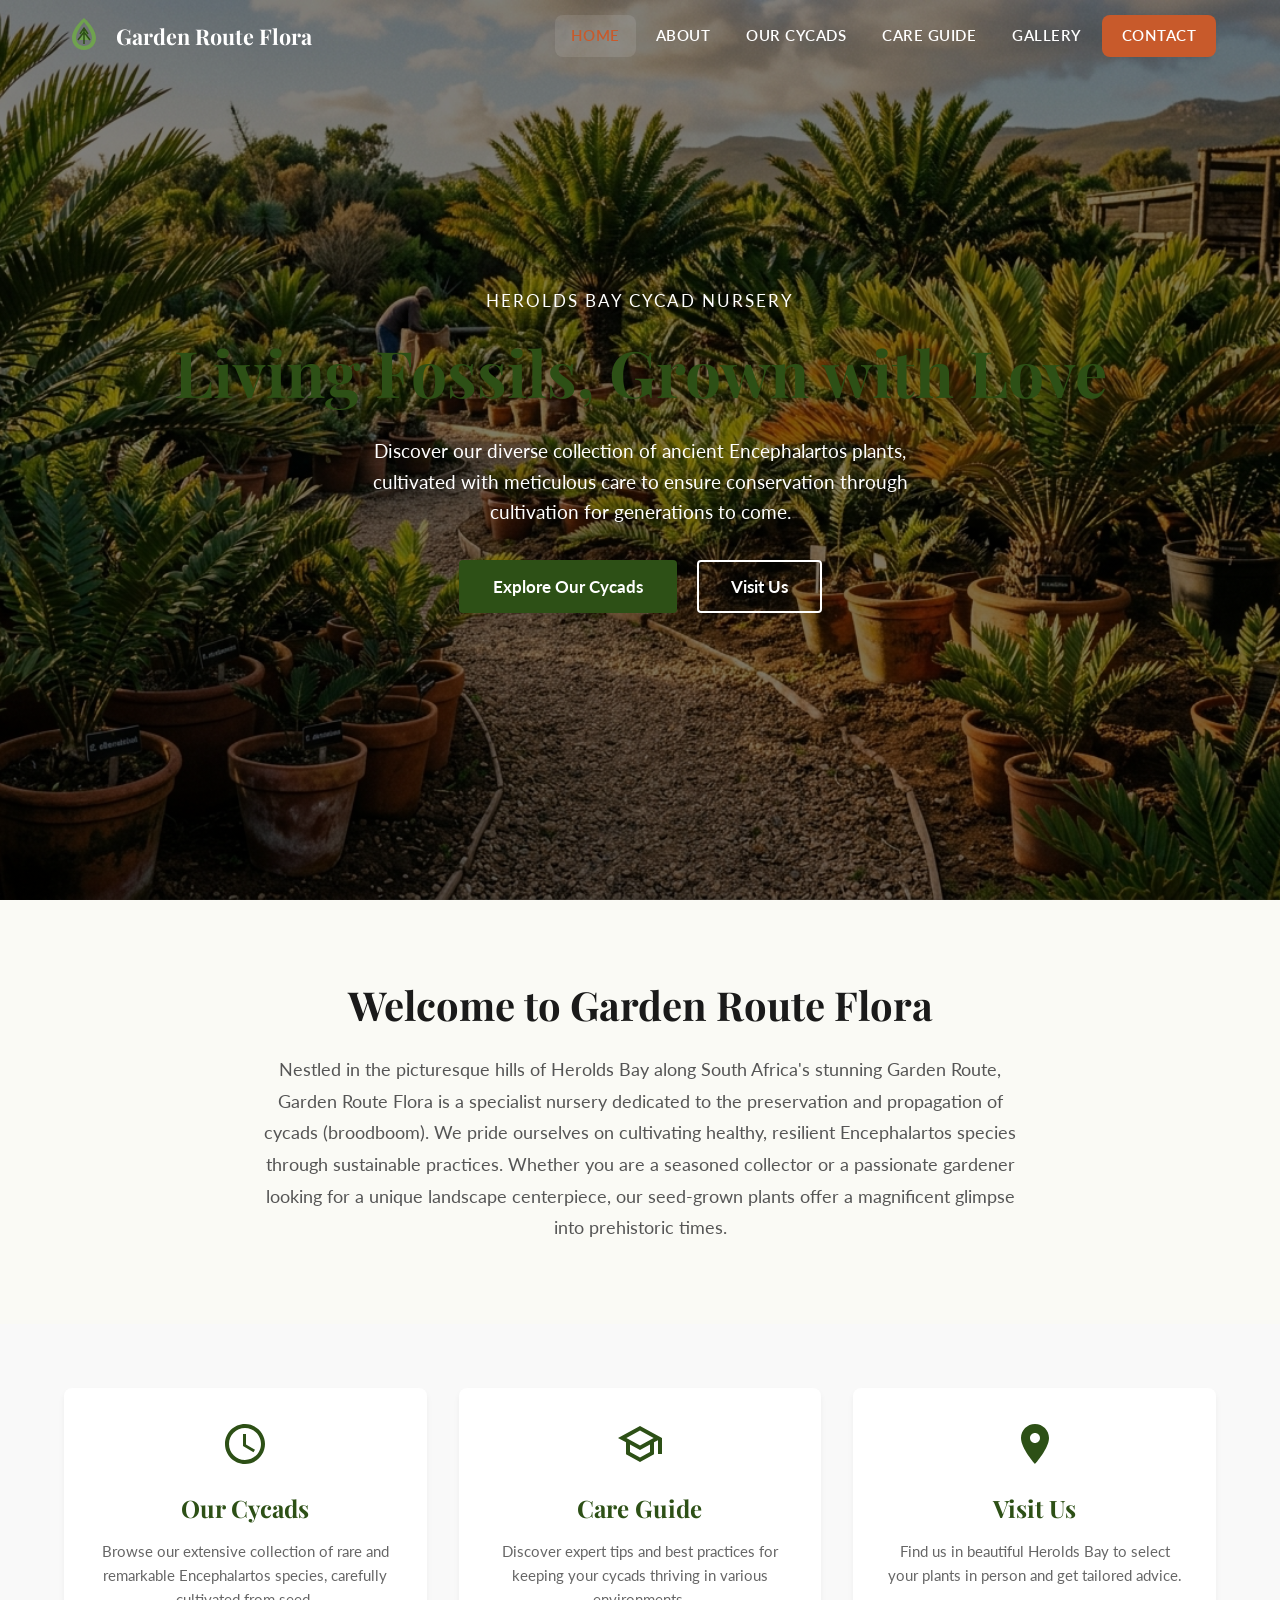
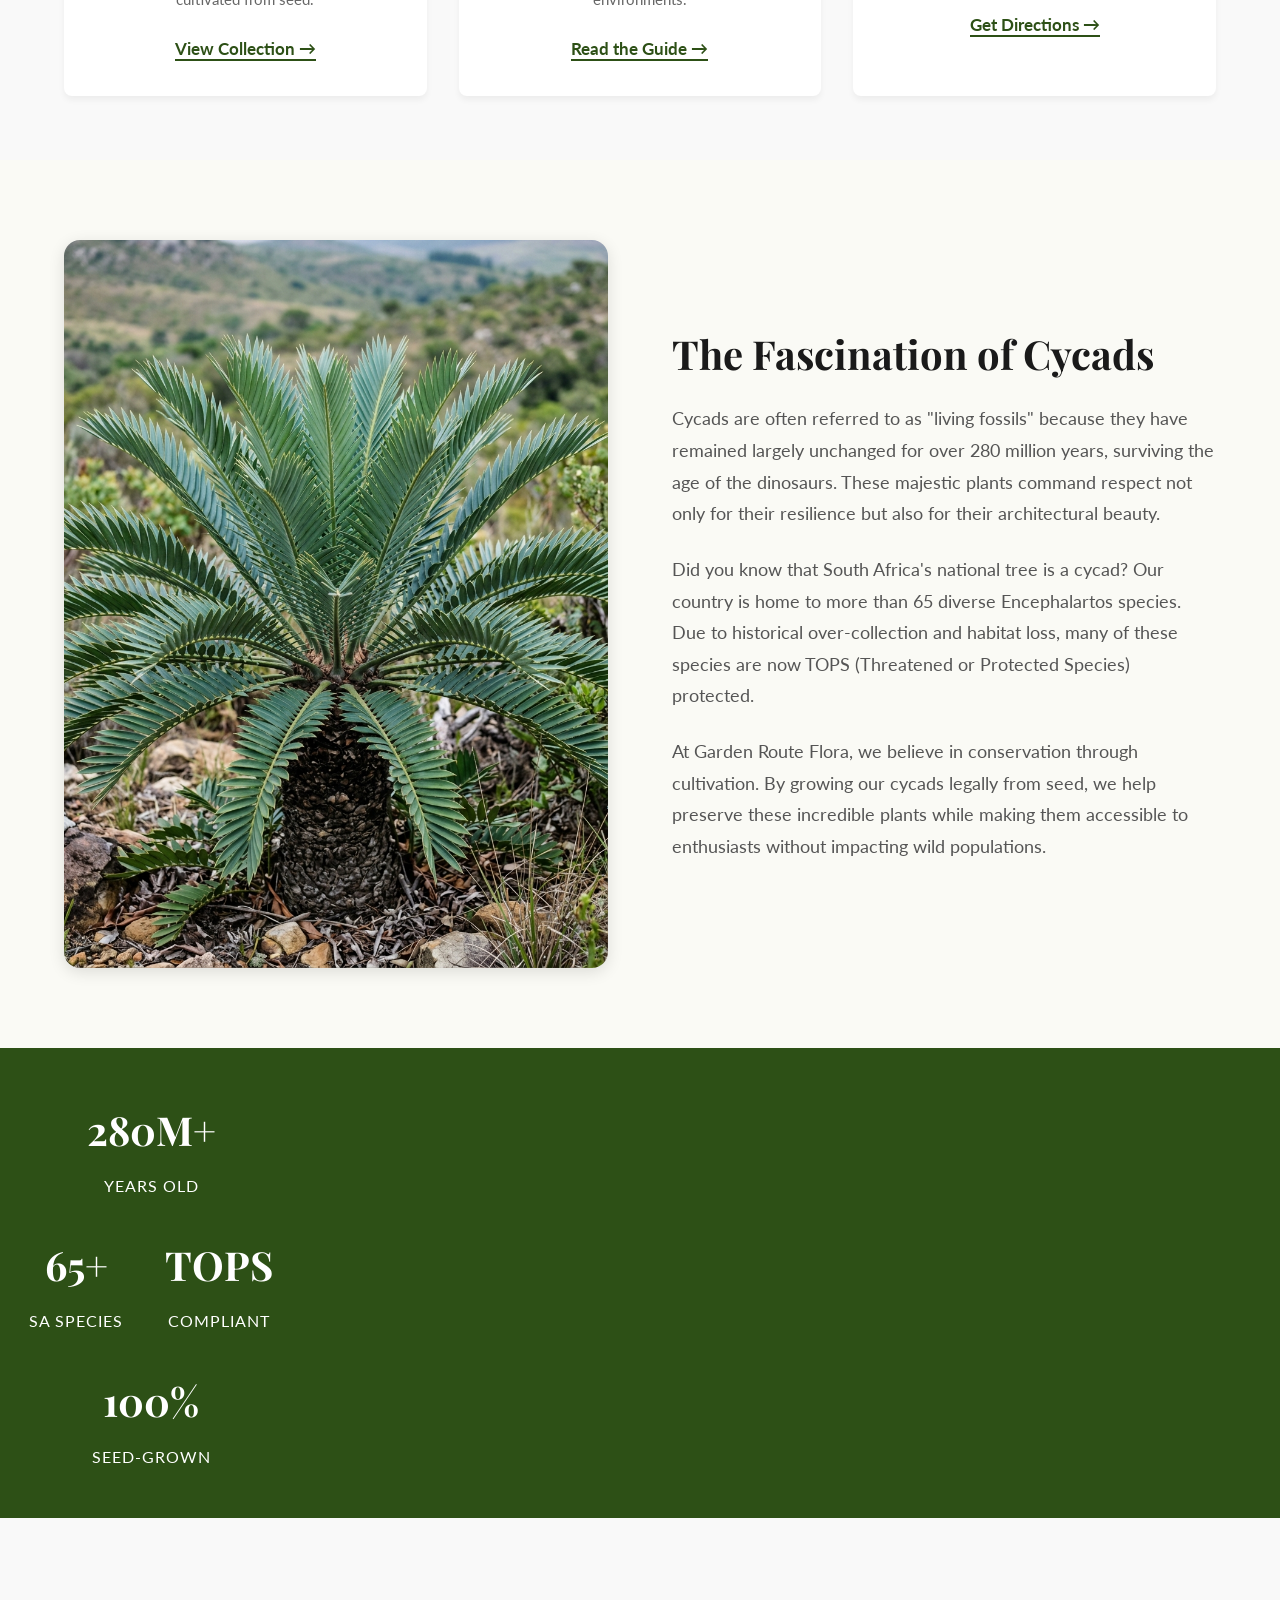
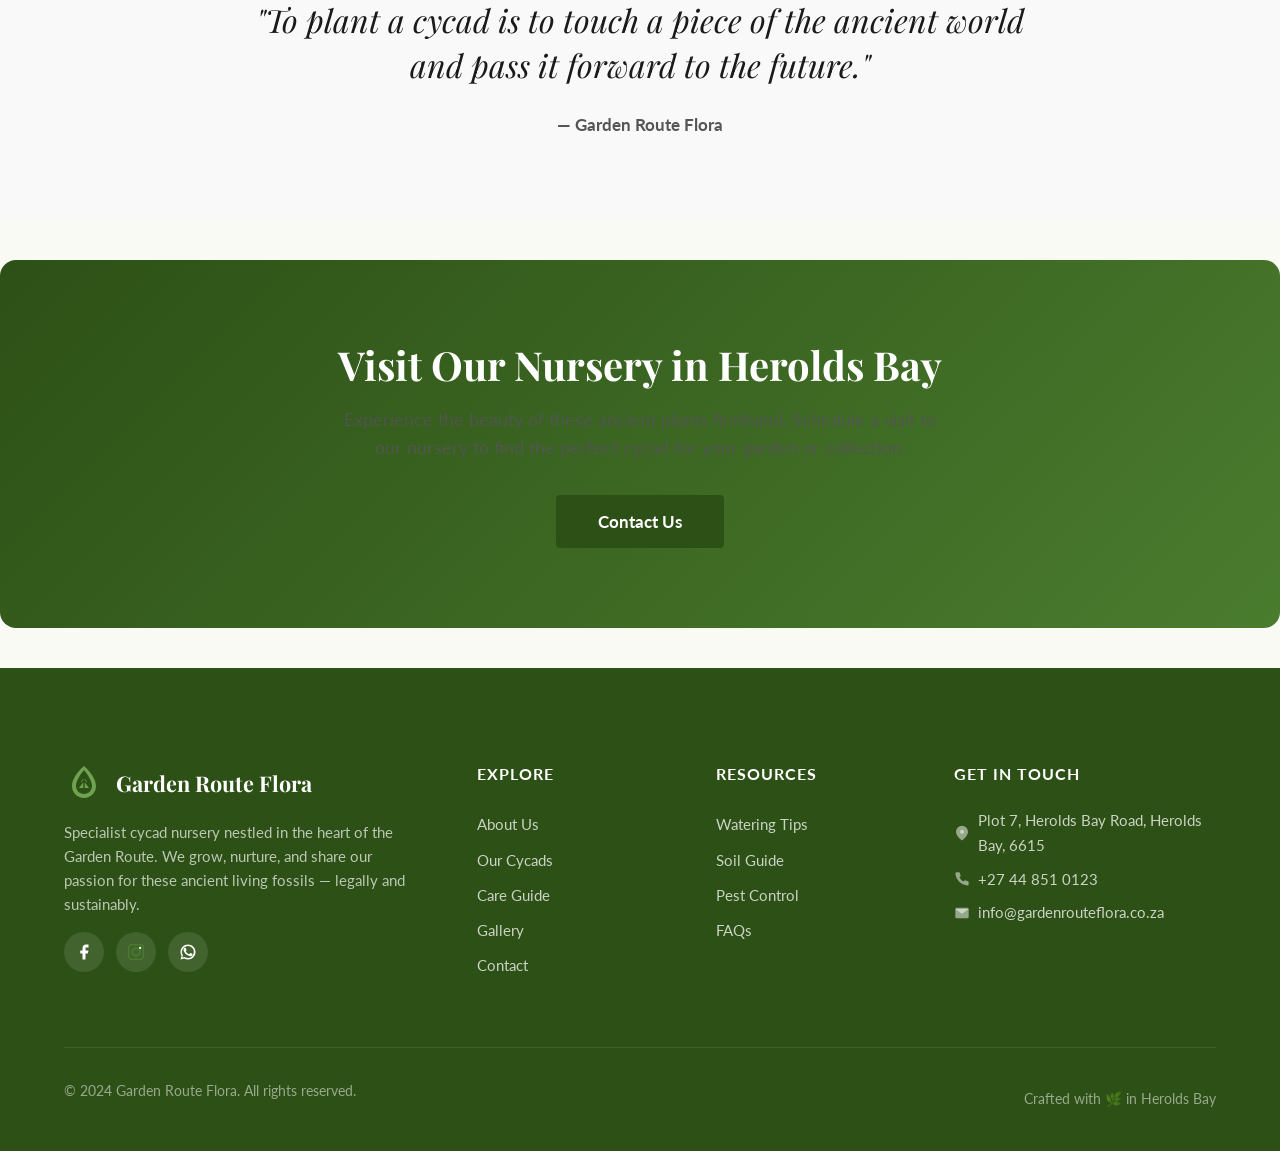
==== index.html @ b322606f "Initial commit: Garden Route Flora cycad nursery website - Complete static site with 6 pages (Home, " ====
<!DOCTYPE html>
<html lang="en">
<head>
    <meta charset="UTF-8">
    <meta name="viewport" content="width=device-width, initial-scale=1.0">
    <title>Garden Route Flora | Cycad Nursery in Herolds Bay, Garden Route</title>
    <meta name="description" content="Garden Route Flora is a specialist cycad (broodboom) nursery located in Herolds Bay, along the beautiful Garden Route. We grow and sell rare, ancient, and TOPS protected Encephalartos species.">
    <link rel="canonical" href="https://gardenrouteflora.co.za/">
    
    <meta property="og:title" content="Garden Route Flora | Cycad Nursery in Herolds Bay">
    <meta property="og:description" content="Specialist cycad nursery in Herolds Bay, Garden Route. We grow, nurture, and share our passion for these ancient living fossils.">
    <meta property="og:image" content="https://gardenrouteflora.co.za/images/hero-nursery.jpg">
    <meta property="og:url" content="https://gardenrouteflora.co.za/">
    <meta property="og:type" content="website">

    <link rel="preconnect" href="https://fonts.googleapis.com">
    <link rel="preconnect" href="https://fonts.gstatic.com" crossorigin>
    <link href="https://fonts.googleapis.com/css2?family=Lato:wght@300;400;700;900&family=Playfair+Display:ital,wght@0,400;0,700;1,400&display=swap" rel="stylesheet">
    
    <link rel="stylesheet" href="css/styles.css">

    <script type="application/ld+json">
    {
      "@context": "https://schema.org",
      "@type": "LocalBusiness",
      "name": "Garden Route Flora",
      "image": "https://gardenrouteflora.co.za/images/hero-nursery.jpg",
      "url": "https://gardenrouteflora.co.za",
      "telephone": "+27448510123",
      "email": "info@gardenrouteflora.co.za",
      "address": {
        "@type": "PostalAddress",
        "streetAddress": "Plot 7, Herolds Bay Road",
        "addressLocality": "Herolds Bay",
        "addressRegion": "Western Cape",
        "postalCode": "6615",
        "addressCountry": "ZA"
      },
      "openingHoursSpecification": [
        {
          "@type": "OpeningHoursSpecification",
          "dayOfWeek": [
            "Monday",
            "Tuesday",
            "Wednesday",
            "Thursday",
            "Friday"
          ],
          "opens": "08:00",
          "closes": "17:00"
        },
        {
          "@type": "OpeningHoursSpecification",
          "dayOfWeek": "Saturday",
          "opens": "08:00",
          "closes": "14:00"
        }
      ]
    }
    </script>
</head>
<body>

<nav class="navbar">
  <div class="container">
    <a href="index.html" class="nav-logo">
      <svg viewBox="0 0 40 40" xmlns="http://www.w3.org/2000/svg">
        <path class="logo-leaf" d="M20 2C20 2 8 12 8 22c0 6.627 5.373 12 12 12s12-5.373 12-12C32 12 20 2 20 2zm0 28c-4.418 0-8-3.582-8-8 0-6 6-13.5 8-16 2 2.5 8 10 8 16 0 4.418-3.582 8-8 8z"/>
        <path class="logo-leaf" d="M20 12v16M16 18l4-6 4 6M14 24l6-8 6 8" fill="none" stroke="#2D5016" stroke-width="1.5"/>
      </svg>
      Garden Route Flora
    </a>
    <button class="nav-toggle" aria-label="Toggle navigation">
      <span></span><span></span><span></span>
    </button>
    <div class="nav-links">
      <a href="index.html" class="active">Home</a>
      <a href="about.html">About</a>
      <a href="cycads.html">Our Cycads</a>
      <a href="care-guide.html">Care Guide</a>
      <a href="gallery.html">Gallery</a>
      <a href="contact.html" class="nav-cta">Contact</a>
    </div>
  </div>
</nav>

<header class="hero" style="background-image: linear-gradient(rgba(0, 0, 0, 0.5), rgba(0, 0, 0, 0.5)), url('images/hero-nursery.jpg'); background-size: cover; background-position: center; min-height: 100vh; display: flex; align-items: center; justify-content: center; text-align: center; color: white;">
    <div class="container">
        <p class="subtitle" style="text-transform: uppercase; letter-spacing: 2px; margin-bottom: 1rem; font-family: 'Lato', sans-serif;">Herolds Bay Cycad Nursery</p>
        <h1 style="font-family: 'Playfair Display', serif; font-size: 4rem; margin-bottom: 1.5rem;">Living Fossils, Grown with Love</h1>
        <p style="font-family: 'Lato', sans-serif; font-size: 1.2rem; max-width: 600px; margin: 0 auto 2rem auto; line-height: 1.6;">Discover our diverse collection of ancient Encephalartos plants, cultivated with meticulous care to ensure conservation through cultivation for generations to come.</p>
        <div class="hero-buttons">
            <a href="cycads.html" class="btn btn-primary" style="display: inline-block; padding: 1rem 2rem; background: #2D5016; color: white; text-decoration: none; border-radius: 4px; margin-right: 1rem; font-weight: bold; transition: background 0.3s;">Explore Our Cycads</a>
            <a href="contact.html" class="btn btn-secondary" style="display: inline-block; padding: 1rem 2rem; background: transparent; color: white; border: 2px solid white; text-decoration: none; border-radius: 4px; font-weight: bold; transition: background 0.3s, color 0.3s;">Visit Us</a>
        </div>
    </div>
</header>

<section class="section reveal welcome-section" style="padding: 5rem 0; text-align: center;">
    <div class="container" style="max-width: 800px; margin: 0 auto;">
        <h2 style="font-family: 'Playfair Display', serif; font-size: 2.5rem; margin-bottom: 1.5rem; color: #1a1a1a;">Welcome to Garden Route Flora</h2>
        <p style="font-size: 1.1rem; line-height: 1.8; color: #555;">Nestled in the picturesque hills of Herolds Bay along South Africa's stunning Garden Route, Garden Route Flora is a specialist nursery dedicated to the preservation and propagation of cycads (broodboom). We pride ourselves on cultivating healthy, resilient Encephalartos species through sustainable practices. Whether you are a seasoned collector or a passionate gardener looking for a unique landscape centerpiece, our seed-grown plants offer a magnificent glimpse into prehistoric times.</p>
    </div>
</section>

<section class="section reveal features-section" style="padding: 4rem 0; background: #f9f9f9;">
    <div class="container">
        <div class="features-grid" style="display: grid; grid-template-columns: repeat(auto-fit, minmax(300px, 1fr)); gap: 2rem;">
            <div class="feature-card" style="background: white; padding: 2rem; border-radius: 8px; box-shadow: 0 4px 6px rgba(0,0,0,0.05); text-align: center; transition: transform 0.3s;">
                <svg viewBox="0 0 24 24" style="width: 48px; height: 48px; fill: #2D5016; margin-bottom: 1rem;">
                    <path d="M12 2C6.48 2 2 6.48 2 12s4.48 10 10 10 10-4.48 10-10S17.52 2 12 2zm0 18c-4.41 0-8-3.59-8-8s3.59-8 8-8 8 3.59 8 8-3.59 8-8 8z"/><path d="M12.5 7H11v6l5.25 3.15.75-1.23-4.5-2.67z"/>
                </svg>
                <h3 style="font-family: 'Playfair Display', serif; font-size: 1.5rem; margin-bottom: 1rem;">Our Cycads</h3>
                <p style="color: #666; margin-bottom: 1.5rem; line-height: 1.6;">Browse our extensive collection of rare and remarkable Encephalartos species, carefully cultivated from seed.</p>
                <a href="cycads.html" style="color: #2D5016; font-weight: bold; text-decoration: none; border-bottom: 2px solid #2D5016;">View Collection &rarr;</a>
            </div>
            
            <div class="feature-card" style="background: white; padding: 2rem; border-radius: 8px; box-shadow: 0 4px 6px rgba(0,0,0,0.05); text-align: center; transition: transform 0.3s;">
                <svg viewBox="0 0 24 24" style="width: 48px; height: 48px; fill: #2D5016; margin-bottom: 1rem;">
                    <path d="M12 3L1 9l4 2.18v6L12 21l7-3.82v-6l2-1.09V17h2V9L12 3zm6.82 6L12 12.72 5.18 9 12 5.28 18.82 9zM17 15.99l-5 2.73-5-2.73v-3.72L12 15l5-2.73v3.72z"/>
                </svg>
                <h3 style="font-family: 'Playfair Display', serif; font-size: 1.5rem; margin-bottom: 1rem;">Care Guide</h3>
                <p style="color: #666; margin-bottom: 1.5rem; line-height: 1.6;">Discover expert tips and best practices for keeping your cycads thriving in various environments.</p>
                <a href="care-guide.html" style="color: #2D5016; font-weight: bold; text-decoration: none; border-bottom: 2px solid #2D5016;">Read the Guide &rarr;</a>
            </div>
            
            <div class="feature-card" style="background: white; padding: 2rem; border-radius: 8px; box-shadow: 0 4px 6px rgba(0,0,0,0.05); text-align: center; transition: transform 0.3s;">
                <svg viewBox="0 0 24 24" style="width: 48px; height: 48px; fill: #2D5016; margin-bottom: 1rem;">
                    <path d="M12 2C8.13 2 5 5.13 5 9c0 5.25 7 13 7 13s7-7.75 7-13c0-3.87-3.13-7-7-7zm0 9.5c-1.38 0-2.5-1.12-2.5-2.5s1.12-2.5 2.5-2.5 2.5 1.12 2.5 2.5-1.12 2.5-2.5 2.5z"/>
                </svg>
                <h3 style="font-family: 'Playfair Display', serif; font-size: 1.5rem; margin-bottom: 1rem;">Visit Us</h3>
                <p style="color: #666; margin-bottom: 1.5rem; line-height: 1.6;">Find us in beautiful Herolds Bay to select your plants in person and get tailored advice.</p>
                <a href="contact.html" style="color: #2D5016; font-weight: bold; text-decoration: none; border-bottom: 2px solid #2D5016;">Get Directions &rarr;</a>
            </div>
        </div>
    </div>
</section>

<section class="section reveal why-cycads-section" style="padding: 5rem 0;">
    <div class="container">
        <div class="story-grid" style="display: grid; grid-template-columns: 1fr 1fr; gap: 4rem; align-items: center;">
            <div class="story-image">
                <img src="images/cycad-closeup.jpg" alt="Close up of a cycad plant" loading="lazy" style="width: 100%; border-radius: 8px; box-shadow: 0 10px 20px rgba(0,0,0,0.1);">
            </div>
            <div class="story-content">
                <h2 style="font-family: 'Playfair Display', serif; font-size: 2.5rem; margin-bottom: 1.5rem; color: #1a1a1a;">The Fascination of Cycads</h2>
                <p style="font-size: 1.1rem; line-height: 1.8; color: #555; margin-bottom: 1.5rem;">Cycads are often referred to as "living fossils" because they have remained largely unchanged for over 280 million years, surviving the age of the dinosaurs. These majestic plants command respect not only for their resilience but also for their architectural beauty.</p>
                <p style="font-size: 1.1rem; line-height: 1.8; color: #555; margin-bottom: 1.5rem;">Did you know that South Africa's national tree is a cycad? Our country is home to more than 65 diverse Encephalartos species. Due to historical over-collection and habitat loss, many of these species are now TOPS (Threatened or Protected Species) protected.</p>
                <p style="font-size: 1.1rem; line-height: 1.8; color: #555;">At Garden Route Flora, we believe in conservation through cultivation. By growing our cycads legally from seed, we help preserve these incredible plants while making them accessible to enthusiasts without impacting wild populations.</p>
            </div>
        </div>
    </div>
</section>

<section class="section section--green reveal facts-strip" style="background: #2D5016; color: white; padding: 3rem 0;">
    <div class="container">
        <div style="display: flex; justify-content: space-around; flex-wrap: wrap; text-align: center; gap: 2rem;">
            <div>
                <div style="font-family: 'Playfair Display', serif; font-size: 2.5rem; font-weight: bold; margin-bottom: 0.5rem;">280M+</div>
                <div style="font-family: 'Lato', sans-serif; font-size: 1rem; text-transform: uppercase; letter-spacing: 1px;">Years Old</div>
            </div>
            <div>
                <div style="font-family: 'Playfair Display', serif; font-size: 2.5rem; font-weight: bold; margin-bottom: 0.5rem;">65+</div>
                <div style="font-family: 'Lato', sans-serif; font-size: 1rem; text-transform: uppercase; letter-spacing: 1px;">SA Species</div>
            </div>
            <div>
                <div style="font-family: 'Playfair Display', serif; font-size: 2.5rem; font-weight: bold; margin-bottom: 0.5rem;">TOPS</div>
                <div style="font-family: 'Lato', sans-serif; font-size: 1rem; text-transform: uppercase; letter-spacing: 1px;">Compliant</div>
            </div>
            <div>
                <div style="font-family: 'Playfair Display', serif; font-size: 2.5rem; font-weight: bold; margin-bottom: 0.5rem;">100%</div>
                <div style="font-family: 'Lato', sans-serif; font-size: 1rem; text-transform: uppercase; letter-spacing: 1px;">Seed-Grown</div>
            </div>
        </div>
    </div>
</section>

<section class="section reveal quote-strip" style="padding: 5rem 0; background: #f9f9f9; text-align: center;">
    <div class="container">
        <blockquote style="font-family: 'Playfair Display', serif; font-size: 2rem; font-style: italic; color: #1a1a1a; max-width: 800px; margin: 0 auto; line-height: 1.4;">
            "To plant a cycad is to touch a piece of the ancient world and pass it forward to the future."
        </blockquote>
        <p style="font-family: 'Lato', sans-serif; margin-top: 1.5rem; color: #555; font-weight: bold;">— Garden Route Flora</p>
    </div>
</section>

<section class="section reveal cta-banner" style="padding: 5rem 0; text-align: center;">
    <div class="container">
        <h2 style="font-family: 'Playfair Display', serif; font-size: 2.5rem; margin-bottom: 1rem;">Visit Our Nursery in Herolds Bay</h2>
        <p style="font-size: 1.1rem; color: #555; max-width: 600px; margin: 0 auto 2rem auto; line-height: 1.6;">Experience the beauty of these ancient plants firsthand. Schedule a visit to our nursery to find the perfect cycad for your garden or collection.</p>
        <a href="contact.html" class="btn btn-primary" style="display: inline-block; padding: 1rem 2.5rem; background: #2D5016; color: white; text-decoration: none; border-radius: 4px; font-weight: bold; transition: background 0.3s;">Contact Us</a>
    </div>
</section>

<footer class="footer">
  <div class="container">
    <div class="footer-grid">
      <div class="footer-about">
        <a href="index.html" class="nav-logo">
          <svg viewBox="0 0 40 40" xmlns="http://www.w3.org/2000/svg">
            <path class="logo-leaf" d="M20 2C20 2 8 12 8 22c0 6.627 5.373 12 12 12s12-5.373 12-12C32 12 20 2 20 2zm0 28c-4.418 0-8-3.582-8-8 0-6 6-13.5 8-16 2 2.5 8 10 8 16 0 4.418-3.582 8-8 8z"/>
            <path class="logo-leaf" d="M20 12v16M16 18l4-6 4 6M14 24l6-8 6 8" fill="none" stroke="#2D5016" stroke-width="1.5"/>
          </svg>
          Garden Route Flora
        </a>
        <p>Specialist cycad nursery nestled in the heart of the Garden Route. We grow, nurture, and share our passion for these ancient living fossils — legally and sustainably.</p>
        <div class="social-links">
          <a href="#" aria-label="Facebook"><svg viewBox="0 0 24 24"><path d="M18 2h-3a5 5 0 00-5 5v3H7v4h3v8h4v-8h3l1-4h-4V7a1 1 0 011-1h3z"/></svg></a>
          <a href="#" aria-label="Instagram"><svg viewBox="0 0 24 24"><rect x="2" y="2" width="20" height="20" rx="5" ry="5" fill="none" stroke="currentColor" stroke-width="2"/><circle cx="12" cy="12" r="5" fill="none" stroke="currentColor" stroke-width="2"/><circle cx="17.5" cy="6.5" r="1.5"/></svg></a>
          <a href="#" aria-label="WhatsApp"><svg viewBox="0 0 24 24"><path d="M17.472 14.382c-.297-.149-1.758-.867-2.03-.967-.273-.099-.471-.148-.67.15-.197.297-.767.966-.94 1.164-.173.199-.347.223-.644.075-.297-.15-1.255-.463-2.39-1.475-.883-.788-1.48-1.761-1.653-2.059-.173-.297-.018-.458.13-.606.134-.133.298-.347.446-.52.149-.174.198-.298.298-.497.099-.198.05-.371-.025-.52-.075-.149-.669-1.612-.916-2.207-.242-.579-.487-.5-.669-.51-.173-.008-.371-.01-.57-.01-.198 0-.52.074-.792.372-.272.297-1.04 1.016-1.04 2.479 0 1.462 1.065 2.875 1.213 3.074.149.198 2.096 3.2 5.077 4.487.709.306 1.262.489 1.694.625.712.227 1.36.195 1.871.118.571-.085 1.758-.719 2.006-1.413.248-.694.248-1.289.173-1.413-.074-.124-.272-.198-.57-.347z"/><path d="M12 2C6.477 2 2 6.477 2 12c0 1.89.525 3.66 1.438 5.168L2 22l4.832-1.438A9.955 9.955 0 0012 22c5.523 0 10-4.477 10-10S17.523 2 12 2zm0 18a8 8 0 01-4.257-1.218l-.293-.175-3.042.798.812-2.963-.192-.304A8 8 0 1112 20z"/></svg></a>
        </div>
      </div>
      <div class="footer-links">
        <h4>Explore</h4>
        <a href="about.html">About Us</a>
        <a href="cycads.html">Our Cycads</a>
        <a href="care-guide.html">Care Guide</a>
        <a href="gallery.html">Gallery</a>
        <a href="contact.html">Contact</a>
      </div>
      <div class="footer-links">
        <h4>Resources</h4>
        <a href="care-guide.html#watering">Watering Tips</a>
        <a href="care-guide.html#soil">Soil Guide</a>
        <a href="care-guide.html#pests">Pest Control</a>
        <a href="care-guide.html#faq">FAQs</a>
      </div>
      <div class="footer-contact">
        <h4>Get in Touch</h4>
        <p><svg viewBox="0 0 24 24"><path d="M21 10c0 7-9 13-9 13s-9-6-9-13a9 9 0 0118 0z"/><circle cx="12" cy="10" r="3"/></svg> Plot 7, Herolds Bay Road, Herolds Bay, 6615</p>
        <a href="tel:+27448510123"><svg viewBox="0 0 24 24"><path d="M22 16.92v3a2 2 0 01-2.18 2 19.79 19.79 0 01-8.63-3.07 19.5 19.5 0 01-6-6 19.79 19.79 0 01-3.07-8.67A2 2 0 014.11 2h3a2 2 0 012 1.72c.127.96.361 1.903.7 2.81a2 2 0 01-.45 2.11L8.09 9.91a16 16 0 006 6l1.27-1.27a2 2 0 012.11-.45c.907.339 1.85.573 2.81.7A2 2 0 0122 16.92z"/></svg> +27 44 851 0123</a>
        <a href="mailto:info@gardenrouteflora.co.za"><svg viewBox="0 0 24 24"><path d="M4 4h16c1.1 0 2 .9 2 2v12c0 1.1-.9 2-2 2H4c-1.1 0-2-.9-2-2V6c0-1.1.9-2 2-2z"/><polyline points="22,6 12,13 2,6"/></svg> info@gardenrouteflora.co.za</a>
      </div>
    </div>
    <div class="footer-bottom">
      <p>&copy; 2024 Garden Route Flora. All rights reserved.</p>
      <p>Crafted with 🌿 in Herolds Bay</p>
    </div>
  </div>
</footer>

<button class="back-to-top" aria-label="Back to top">
  <svg viewBox="0 0 24 24"><polyline points="18 15 12 9 6 15"/></svg>
</button>

<script src="js/main.js"></script>
</body>
</html>
---- css/styles.css ----
/* ============================================================
   Garden Route Flora — Design System
   A cycad nursery in Herolds Bay, Garden Route, South Africa
   ============================================================ */

/* ---------- CSS Custom Properties ---------- */
:root {
  /* Brand colours */
  --clr-green-dark:   #2D5016;
  --clr-green:        #4A7C2E;
  --clr-green-light:  #6FA24E;
  --clr-green-pale:   #E8F0E2;
  --clr-sand:         #F5E6D3;
  --clr-sand-light:   #FBF5ED;
  --clr-terracotta:   #C85A2B;
  --clr-terracotta-dark: #A74820;
  --clr-earth:        #8B6914;
  --clr-brown:        #5C3D1E;
  --clr-off-white:    #FAFAF5;
  --clr-white:        #FFFFFF;
  --clr-text:         #2C2C2C;
  --clr-text-light:   #555555;
  --clr-text-muted:   #888888;
  --clr-overlay:      rgba(45, 80, 22, 0.65);
  --clr-overlay-dark: rgba(0, 0, 0, 0.55);

  /* Typography */
  --ff-heading: 'Playfair Display', 'Georgia', serif;
  --ff-body:    'Lato', 'Helvetica Neue', Arial, sans-serif;
  --fs-hero:    clamp(2.5rem, 6vw, 4.5rem);
  --fs-h1:      clamp(2rem, 4vw, 3rem);
  --fs-h2:      clamp(1.5rem, 3vw, 2.25rem);
  --fs-h3:      clamp(1.2rem, 2.5vw, 1.5rem);
  --fs-body:    1.0625rem;      /* 17px */
  --fs-small:   0.9375rem;      /* 15px */

  /* Spacing */
  --sp-xs:  0.5rem;
  --sp-sm:  1rem;
  --sp-md:  1.5rem;
  --sp-lg:  2.5rem;
  --sp-xl:  4rem;
  --sp-2xl: 6rem;

  /* Layout */
  --max-width:  1200px;
  --nav-height: 72px;
  --border-radius: 8px;
  --border-radius-lg: 16px;

  /* Shadows */
  --shadow-sm:  0 2px  8px rgba(0,0,0,0.08);
  --shadow-md:  0 4px 16px rgba(0,0,0,0.12);
  --shadow-lg:  0 8px 32px rgba(0,0,0,0.16);

  /* Transitions */
  --transition: 0.3s ease;
  --transition-slow: 0.6s ease;
}


/* ---------- Reset & Base ---------- */
*,
*::before,
*::after {
  margin: 0;
  padding: 0;
  box-sizing: border-box;
}

html {
  scroll-behavior: smooth;
  scroll-padding-top: var(--nav-height);
}

body {
  font-family: var(--ff-body);
  font-size: var(--fs-body);
  line-height: 1.7;
  color: var(--clr-text);
  background-color: var(--clr-off-white);
  -webkit-font-smoothing: antialiased;
  -moz-osx-font-smoothing: grayscale;
}

img {
  max-width: 100%;
  height: auto;
  display: block;
}

a {
  color: var(--clr-green);
  text-decoration: none;
  transition: color var(--transition);
}

a:hover {
  color: var(--clr-terracotta);
}

ul, ol {
  list-style: none;
}

h1, h2, h3, h4, h5, h6 {
  font-family: var(--ff-heading);
  font-weight: 700;
  line-height: 1.25;
  color: var(--clr-green-dark);
}

h1 { font-size: var(--fs-h1); }
h2 { font-size: var(--fs-h2); }
h3 { font-size: var(--fs-h3); }

p + p { margin-top: var(--sp-sm); }


/* ---------- Utility Classes ---------- */
.container {
  width: 100%;
  max-width: var(--max-width);
  margin: 0 auto;
  padding: 0 var(--sp-md);
}

.section {
  padding: var(--sp-2xl) 0;
}

.section--sand {
  background-color: var(--clr-sand-light);
}

.section--green {
  background-color: var(--clr-green-dark);
  color: var(--clr-white);
}

.section--green h2,
.section--green h3 {
  color: var(--clr-white);
}

.text-center { text-align: center; }
.text-muted  { color: var(--clr-text-muted); }

.section-header {
  text-align: center;
  margin-bottom: var(--sp-xl);
}

.section-header h2 {
  margin-bottom: var(--sp-xs);
}

.section-header p {
  font-size: 1.125rem;
  color: var(--clr-text-light);
  max-width: 640px;
  margin: 0 auto;
}

.section-header .divider {
  width: 60px;
  height: 3px;
  background-color: var(--clr-terracotta);
  margin: var(--sp-sm) auto;
  border-radius: 2px;
}


/* ---------- Buttons ---------- */
.btn {
  display: inline-flex;
  align-items: center;
  justify-content: center;
  gap: 0.5rem;
  padding: 0.85rem 2rem;
  font-family: var(--ff-body);
  font-size: var(--fs-body);
  font-weight: 600;
  border-radius: var(--border-radius);
  border: 2px solid transparent;
  cursor: pointer;
  transition: all var(--transition);
  text-decoration: none;
  line-height: 1;
}

.btn--primary {
  background-color: var(--clr-terracotta);
  color: var(--clr-white);
  border-color: var(--clr-terracotta);
}

.btn--primary:hover {
  background-color: var(--clr-terracotta-dark);
  border-color: var(--clr-terracotta-dark);
  color: var(--clr-white);
  transform: translateY(-2px);
  box-shadow: var(--shadow-md);
}

.btn--secondary {
  background-color: transparent;
  color: var(--clr-white);
  border-color: var(--clr-white);
}

.btn--secondary:hover {
  background-color: var(--clr-white);
  color: var(--clr-green-dark);
  transform: translateY(-2px);
}

.btn--outline-green {
  background-color: transparent;
  color: var(--clr-green);
  border-color: var(--clr-green);
}

.btn--outline-green:hover {
  background-color: var(--clr-green);
  color: var(--clr-white);
  transform: translateY(-2px);
}

.btn--small {
  padding: 0.6rem 1.25rem;
  font-size: var(--fs-small);
}


/* ---------- Navigation ---------- */
.navbar {
  position: fixed;
  top: 0;
  left: 0;
  width: 100%;
  height: var(--nav-height);
  z-index: 1000;
  transition: all var(--transition);
  background-color: transparent;
}

.navbar.scrolled {
  background-color: rgba(255,255,255,0.97);
  box-shadow: var(--shadow-sm);
  backdrop-filter: blur(10px);
}

.navbar .container {
  display: flex;
  align-items: center;
  justify-content: space-between;
  height: 100%;
}

.nav-logo {
  display: flex;
  align-items: center;
  gap: 0.75rem;
  font-family: var(--ff-heading);
  font-size: 1.35rem;
  font-weight: 700;
  color: var(--clr-white);
  text-decoration: none;
  transition: color var(--transition);
}

.navbar.scrolled .nav-logo {
  color: var(--clr-green-dark);
}

.nav-logo svg {
  width: 40px;
  height: 40px;
  flex-shrink: 0;
}

.nav-logo .logo-leaf {
  fill: var(--clr-green-light);
  transition: fill var(--transition);
}

.navbar.scrolled .nav-logo .logo-leaf {
  fill: var(--clr-green);
}

.nav-links {
  display: flex;
  align-items: center;
  gap: 0.25rem;
}

.nav-links a {
  padding: 0.5rem 1rem;
  font-size: var(--fs-small);
  font-weight: 600;
  color: var(--clr-white);
  border-radius: var(--border-radius);
  transition: all var(--transition);
  text-transform: uppercase;
  letter-spacing: 0.5px;
}

.navbar.scrolled .nav-links a {
  color: var(--clr-text);
}

.nav-links a:hover,
.nav-links a.active {
  color: var(--clr-terracotta);
  background-color: rgba(255,255,255,0.1);
}

.navbar.scrolled .nav-links a:hover,
.navbar.scrolled .nav-links a.active {
  background-color: var(--clr-green-pale);
  color: var(--clr-green-dark);
}

.nav-cta {
  padding: 0.5rem 1.25rem !important;
  background-color: var(--clr-terracotta) !important;
  color: var(--clr-white) !important;
  border-radius: var(--border-radius) !important;
}

.nav-cta:hover {
  background-color: var(--clr-terracotta-dark) !important;
}

/* Hamburger */
.nav-toggle {
  display: none;
  flex-direction: column;
  gap: 5px;
  background: none;
  border: none;
  cursor: pointer;
  padding: 4px;
  z-index: 1001;
}

.nav-toggle span {
  display: block;
  width: 26px;
  height: 2.5px;
  background-color: var(--clr-white);
  border-radius: 2px;
  transition: all var(--transition);
}

.navbar.scrolled .nav-toggle span {
  background-color: var(--clr-green-dark);
}

.nav-toggle.active span:nth-child(1) {
  transform: rotate(45deg) translate(5px, 5px);
}

.nav-toggle.active span:nth-child(2) {
  opacity: 0;
}

.nav-toggle.active span:nth-child(3) {
  transform: rotate(-45deg) translate(6px, -6px);
}


/* ---------- Hero Section ---------- */
.hero {
  position: relative;
  min-height: 100vh;
  display: flex;
  align-items: center;
  justify-content: center;
  text-align: center;
  overflow: hidden;
}

.hero--short {
  min-height: 50vh;
}

.hero__bg {
  position: absolute;
  inset: 0;
  z-index: 0;
}

.hero__bg img {
  width: 100%;
  height: 100%;
  object-fit: cover;
}

.hero__overlay {
  position: absolute;
  inset: 0;
  background: var(--clr-overlay);
  z-index: 1;
}

.hero__content {
  position: relative;
  z-index: 2;
  color: var(--clr-white);
  max-width: 800px;
  padding: var(--sp-lg) var(--sp-md);
}

.hero__subtitle {
  font-family: var(--ff-body);
  font-size: 1.125rem;
  font-weight: 400;
  letter-spacing: 3px;
  text-transform: uppercase;
  margin-bottom: var(--sp-sm);
  opacity: 0.9;
}

.hero__title {
  font-size: var(--fs-hero);
  color: var(--clr-white);
  margin-bottom: var(--sp-md);
  text-shadow: 0 2px 20px rgba(0,0,0,0.3);
}

.hero__description {
  font-size: 1.2rem;
  line-height: 1.6;
  opacity: 0.95;
  margin-bottom: var(--sp-lg);
}

.hero__buttons {
  display: flex;
  gap: var(--sp-sm);
  justify-content: center;
  flex-wrap: wrap;
}


/* ---------- Feature Cards ---------- */
.features-grid {
  display: grid;
  grid-template-columns: repeat(3, 1fr);
  gap: var(--sp-lg);
}

.feature-card {
  background: var(--clr-white);
  border-radius: var(--border-radius-lg);
  padding: var(--sp-lg);
  text-align: center;
  transition: all var(--transition);
  box-shadow: var(--shadow-sm);
}

.feature-card:hover {
  transform: translateY(-8px);
  box-shadow: var(--shadow-lg);
}

.feature-card__icon {
  width: 72px;
  height: 72px;
  margin: 0 auto var(--sp-md);
  background-color: var(--clr-green-pale);
  border-radius: 50%;
  display: flex;
  align-items: center;
  justify-content: center;
}

.feature-card__icon svg {
  width: 36px;
  height: 36px;
  fill: var(--clr-green);
}

.feature-card h3 {
  margin-bottom: var(--sp-xs);
}

.feature-card p {
  color: var(--clr-text-light);
  font-size: var(--fs-small);
}

.feature-card .btn {
  margin-top: var(--sp-md);
}


/* ---------- About / Story Section ---------- */
.story-grid {
  display: grid;
  grid-template-columns: 1fr 1fr;
  gap: var(--sp-xl);
  align-items: center;
}

.story-grid--reverse {
  direction: rtl;
}

.story-grid--reverse > * {
  direction: ltr;
}

.story-image {
  border-radius: var(--border-radius-lg);
  overflow: hidden;
  box-shadow: var(--shadow-md);
}

.story-image img {
  width: 100%;
  height: 100%;
  object-fit: cover;
  transition: transform var(--transition-slow);
}

.story-image:hover img {
  transform: scale(1.05);
}

.story-content h2 {
  margin-bottom: var(--sp-md);
}

.story-content p {
  color: var(--clr-text-light);
  margin-bottom: var(--sp-sm);
}


/* ---------- Facts / Stats Strip ---------- */
.facts-strip {
  display: grid;
  grid-template-columns: repeat(4, 1fr);
  gap: var(--sp-md);
  text-align: center;
  padding: var(--sp-xl) 0;
}

.fact-item {
  padding: var(--sp-md);
}

.fact-item__number {
  font-family: var(--ff-heading);
  font-size: 2.5rem;
  font-weight: 700;
  color: var(--clr-terracotta);
  line-height: 1;
  margin-bottom: var(--sp-xs);
}

.section--green .fact-item__number {
  color: var(--clr-sand);
}

.fact-item__label {
  font-size: var(--fs-small);
  text-transform: uppercase;
  letter-spacing: 1px;
  opacity: 0.85;
}


/* ---------- Species / Cycad Cards ---------- */
.species-grid {
  display: grid;
  grid-template-columns: repeat(auto-fill, minmax(280px, 1fr));
  gap: var(--sp-lg);
}

.species-card {
  background: var(--clr-white);
  border-radius: var(--border-radius-lg);
  overflow: hidden;
  box-shadow: var(--shadow-sm);
  transition: all var(--transition);
}

.species-card:hover {
  transform: translateY(-6px);
  box-shadow: var(--shadow-lg);
}

.species-card__image {
  height: 260px;
  overflow: hidden;
}

.species-card__image img {
  width: 100%;
  height: 100%;
  object-fit: cover;
  transition: transform var(--transition-slow);
}

.species-card:hover .species-card__image img {
  transform: scale(1.08);
}

.species-card__body {
  padding: var(--sp-md);
}

.species-card__name {
  font-family: var(--ff-heading);
  font-size: 1.25rem;
  color: var(--clr-green-dark);
  margin-bottom: 0.25rem;
}

.species-card__latin {
  font-style: italic;
  font-size: var(--fs-small);
  color: var(--clr-text-muted);
  margin-bottom: var(--sp-sm);
}

.species-card__body p {
  font-size: var(--fs-small);
  color: var(--clr-text-light);
  margin-bottom: var(--sp-sm);
}

.species-card__tags {
  display: flex;
  gap: 0.5rem;
  flex-wrap: wrap;
  margin-bottom: var(--sp-sm);
}

.tag {
  display: inline-block;
  padding: 0.25rem 0.75rem;
  font-size: 0.8rem;
  font-weight: 600;
  border-radius: 50px;
  background-color: var(--clr-green-pale);
  color: var(--clr-green-dark);
}

.tag--sun     { background: #FFF3CD; color: #856404; }
.tag--shade   { background: #D1ECF1; color: #0C5460; }
.tag--drought { background: #F8D7DA; color: #721C24; }


/* ---------- Filter Tabs ---------- */
.filter-tabs {
  display: flex;
  justify-content: center;
  gap: 0.5rem;
  margin-bottom: var(--sp-xl);
  flex-wrap: wrap;
}

.filter-tab {
  padding: 0.6rem 1.5rem;
  font-family: var(--ff-body);
  font-size: var(--fs-small);
  font-weight: 600;
  border: 2px solid var(--clr-green);
  background: transparent;
  color: var(--clr-green);
  border-radius: 50px;
  cursor: pointer;
  transition: all var(--transition);
}

.filter-tab:hover,
.filter-tab.active {
  background-color: var(--clr-green);
  color: var(--clr-white);
}


/* ---------- Care Guide ---------- */
.care-grid {
  display: grid;
  grid-template-columns: repeat(auto-fill, minmax(320px, 1fr));
  gap: var(--sp-lg);
}

.care-card {
  background: var(--clr-white);
  border-radius: var(--border-radius-lg);
  padding: var(--sp-lg);
  box-shadow: var(--shadow-sm);
  transition: all var(--transition);
  border-left: 4px solid var(--clr-green);
}

.care-card:hover {
  box-shadow: var(--shadow-md);
  transform: translateY(-4px);
}

.care-card__icon {
  font-size: 2rem;
  margin-bottom: var(--sp-sm);
}

.care-card h3 {
  margin-bottom: var(--sp-sm);
}

.care-card p {
  color: var(--clr-text-light);
  font-size: var(--fs-small);
}

.care-card ul {
  margin-top: var(--sp-xs);
  padding-left: 1.25rem;
}

.care-card ul li {
  list-style: disc;
  font-size: var(--fs-small);
  color: var(--clr-text-light);
  margin-bottom: 0.4rem;
}


/* ---------- Accordion / FAQ ---------- */
.accordion {
  max-width: 800px;
  margin: 0 auto;
}

.accordion-item {
  border-bottom: 1px solid #e0e0e0;
}

.accordion-header {
  display: flex;
  justify-content: space-between;
  align-items: center;
  padding: var(--sp-md) 0;
  cursor: pointer;
  font-family: var(--ff-heading);
  font-size: 1.15rem;
  color: var(--clr-green-dark);
  background: none;
  border: none;
  width: 100%;
  text-align: left;
  font-weight: 600;
}

.accordion-header:hover {
  color: var(--clr-terracotta);
}

.accordion-icon {
  font-size: 1.5rem;
  font-weight: 300;
  transition: transform var(--transition);
  color: var(--clr-terracotta);
}

.accordion-item.active .accordion-icon {
  transform: rotate(45deg);
}

.accordion-body {
  max-height: 0;
  overflow: hidden;
  transition: max-height var(--transition);
}

.accordion-body__inner {
  padding: 0 0 var(--sp-md) 0;
  color: var(--clr-text-light);
}

.accordion-body__inner ul {
  padding-left: 1.25rem;
  margin-top: var(--sp-xs);
}

.accordion-body__inner ul li {
  list-style: disc;
  margin-bottom: 0.4rem;
}


/* ---------- Warning Signs ---------- */
.warning-grid {
  display: grid;
  grid-template-columns: repeat(auto-fill, minmax(260px, 1fr));
  gap: var(--sp-md);
}

.warning-card {
  background: #FFF9F0;
  border: 2px solid #FFD699;
  border-radius: var(--border-radius);
  padding: var(--sp-md);
  text-align: center;
}

.warning-card__icon {
  font-size: 2.5rem;
  margin-bottom: var(--sp-xs);
}

.warning-card h4 {
  color: var(--clr-brown);
  margin-bottom: var(--sp-xs);
}

.warning-card p {
  font-size: var(--fs-small);
  color: var(--clr-text-light);
}


/* ---------- Gallery Masonry ---------- */
.gallery-grid {
  columns: 3;
  column-gap: var(--sp-md);
}

.gallery-item {
  break-inside: avoid;
  margin-bottom: var(--sp-md);
  border-radius: var(--border-radius);
  overflow: hidden;
  cursor: pointer;
  position: relative;
}

.gallery-item img {
  width: 100%;
  transition: transform var(--transition-slow);
}

.gallery-item:hover img {
  transform: scale(1.05);
}

.gallery-item__overlay {
  position: absolute;
  inset: 0;
  background: var(--clr-overlay-dark);
  opacity: 0;
  transition: opacity var(--transition);
  display: flex;
  align-items: center;
  justify-content: center;
}

.gallery-item:hover .gallery-item__overlay {
  opacity: 1;
}

.gallery-item__overlay svg {
  width: 40px;
  height: 40px;
  fill: var(--clr-white);
}


/* ---------- Lightbox ---------- */
.lightbox {
  position: fixed;
  inset: 0;
  z-index: 9999;
  background: rgba(0,0,0,0.92);
  display: none;
  align-items: center;
  justify-content: center;
  opacity: 0;
  transition: opacity var(--transition);
}

.lightbox.active {
  display: flex;
  opacity: 1;
}

.lightbox__img {
  max-width: 90vw;
  max-height: 85vh;
  object-fit: contain;
  border-radius: var(--border-radius);
}

.lightbox__close {
  position: absolute;
  top: 20px;
  right: 24px;
  font-size: 2.5rem;
  color: var(--clr-white);
  background: none;
  border: none;
  cursor: pointer;
  line-height: 1;
  z-index: 10000;
}

.lightbox__nav {
  position: absolute;
  top: 50%;
  transform: translateY(-50%);
  font-size: 3rem;
  color: var(--clr-white);
  background: none;
  border: none;
  cursor: pointer;
  padding: 0.5rem;
  z-index: 10000;
}

.lightbox__nav--prev { left: 20px; }
.lightbox__nav--next { right: 20px; }

.lightbox__close:hover,
.lightbox__nav:hover {
  color: var(--clr-terracotta);
}


/* ---------- Contact ---------- */
.contact-grid {
  display: grid;
  grid-template-columns: 1fr 1fr;
  gap: var(--sp-xl);
}

.contact-info-card {
  background: var(--clr-white);
  border-radius: var(--border-radius-lg);
  padding: var(--sp-lg);
  box-shadow: var(--shadow-sm);
}

.contact-info-item {
  display: flex;
  gap: var(--sp-sm);
  margin-bottom: var(--sp-md);
  align-items: flex-start;
}

.contact-info-item__icon {
  width: 44px;
  height: 44px;
  background-color: var(--clr-green-pale);
  border-radius: 50%;
  display: flex;
  align-items: center;
  justify-content: center;
  flex-shrink: 0;
}

.contact-info-item__icon svg {
  width: 20px;
  height: 20px;
  fill: var(--clr-green);
}

.contact-info-item h4 {
  font-family: var(--ff-body);
  font-weight: 700;
  font-size: var(--fs-body);
  color: var(--clr-green-dark);
  margin-bottom: 0.15rem;
}

.contact-info-item p,
.contact-info-item a {
  font-size: var(--fs-small);
  color: var(--clr-text-light);
}

.hours-table {
  width: 100%;
  border-collapse: collapse;
  margin-top: var(--sp-sm);
}

.hours-table td {
  padding: 0.5rem 0;
  border-bottom: 1px solid #eee;
  font-size: var(--fs-small);
}

.hours-table td:first-child {
  font-weight: 600;
  color: var(--clr-green-dark);
}

.hours-table td:last-child {
  text-align: right;
  color: var(--clr-text-light);
}


/* ---------- Contact Form ---------- */
.contact-form {
  background: var(--clr-white);
  border-radius: var(--border-radius-lg);
  padding: var(--sp-lg);
  box-shadow: var(--shadow-sm);
}

.form-group {
  margin-bottom: var(--sp-md);
}

.form-group label {
  display: block;
  font-weight: 600;
  font-size: var(--fs-small);
  color: var(--clr-green-dark);
  margin-bottom: 0.4rem;
}

.form-group input,
.form-group select,
.form-group textarea {
  width: 100%;
  padding: 0.75rem 1rem;
  font-family: var(--ff-body);
  font-size: var(--fs-body);
  border: 2px solid #ddd;
  border-radius: var(--border-radius);
  transition: border-color var(--transition);
  background: var(--clr-off-white);
}

.form-group input:focus,
.form-group select:focus,
.form-group textarea:focus {
  outline: none;
  border-color: var(--clr-green);
  box-shadow: 0 0 0 3px rgba(74,124,46,0.15);
}

.form-group textarea {
  min-height: 140px;
  resize: vertical;
}

.form-row {
  display: grid;
  grid-template-columns: 1fr 1fr;
  gap: var(--sp-md);
}


/* ---------- Map ---------- */
.map-container {
  border-radius: var(--border-radius-lg);
  overflow: hidden;
  box-shadow: var(--shadow-md);
  margin-top: var(--sp-lg);
}

.map-container iframe {
  width: 100%;
  height: 400px;
  border: 0;
}


/* ---------- Directions ---------- */
.directions-card {
  background: var(--clr-sand-light);
  border-radius: var(--border-radius-lg);
  padding: var(--sp-lg);
  margin-top: var(--sp-lg);
}

.directions-card h3 {
  margin-bottom: var(--sp-md);
}

.directions-steps {
  padding-left: 1.5rem;
}

.directions-steps li {
  list-style: decimal;
  margin-bottom: var(--sp-sm);
  color: var(--clr-text-light);
  padding-left: 0.5rem;
}


/* ---------- CTA Banner ---------- */
.cta-banner {
  background: linear-gradient(135deg, var(--clr-green-dark), var(--clr-green));
  color: var(--clr-white);
  text-align: center;
  padding: var(--sp-xl) var(--sp-md);
  border-radius: var(--border-radius-lg);
  margin: var(--sp-lg) 0;
}

.cta-banner h2 {
  color: var(--clr-white);
  margin-bottom: var(--sp-sm);
}

.cta-banner p {
  opacity: 0.9;
  margin-bottom: var(--sp-md);
  font-size: 1.1rem;
}


/* ---------- Quote Strip ---------- */
.quote-strip {
  background: var(--clr-sand);
  padding: var(--sp-xl) var(--sp-md);
  text-align: center;
}

.quote-strip blockquote {
  font-family: var(--ff-heading);
  font-size: var(--fs-h3);
  font-style: italic;
  color: var(--clr-green-dark);
  max-width: 700px;
  margin: 0 auto;
  line-height: 1.5;
}

.quote-strip cite {
  display: block;
  margin-top: var(--sp-sm);
  font-family: var(--ff-body);
  font-style: normal;
  font-size: var(--fs-small);
  color: var(--clr-text-muted);
}


/* ---------- Team ---------- */
.team-grid {
  display: grid;
  grid-template-columns: repeat(auto-fill, minmax(250px, 1fr));
  gap: var(--sp-lg);
}

.team-card {
  text-align: center;
}

.team-card__photo {
  width: 160px;
  height: 160px;
  border-radius: 50%;
  overflow: hidden;
  margin: 0 auto var(--sp-md);
  box-shadow: var(--shadow-sm);
  border: 4px solid var(--clr-green-pale);
}

.team-card__photo img {
  width: 100%;
  height: 100%;
  object-fit: cover;
}

.team-card h3 {
  margin-bottom: 0.25rem;
}

.team-card p {
  font-size: var(--fs-small);
  color: var(--clr-text-muted);
}


/* ---------- Compliance Badge ---------- */
.compliance-banner {
  display: flex;
  gap: var(--sp-md);
  align-items: center;
  background: var(--clr-green-pale);
  border: 2px solid var(--clr-green);
  border-radius: var(--border-radius-lg);
  padding: var(--sp-md) var(--sp-lg);
  margin-top: var(--sp-lg);
}

.compliance-banner__icon {
  font-size: 3rem;
  flex-shrink: 0;
}

.compliance-banner h4 {
  color: var(--clr-green-dark);
  margin-bottom: 0.25rem;
}

.compliance-banner p {
  font-size: var(--fs-small);
  color: var(--clr-text-light);
}


/* ---------- Footer ---------- */
.footer {
  background-color: var(--clr-green-dark);
  color: rgba(255,255,255,0.85);
  padding: var(--sp-2xl) 0 var(--sp-lg);
}

.footer-grid {
  display: grid;
  grid-template-columns: 2fr 1fr 1fr 1.5fr;
  gap: var(--sp-xl);
  margin-bottom: var(--sp-xl);
}

.footer h4 {
  font-family: var(--ff-body);
  color: var(--clr-white);
  font-size: 1rem;
  font-weight: 700;
  text-transform: uppercase;
  letter-spacing: 1px;
  margin-bottom: var(--sp-md);
}

.footer-about p {
  font-size: var(--fs-small);
  line-height: 1.6;
  opacity: 0.8;
}

.footer-about .nav-logo {
  margin-bottom: var(--sp-sm);
}

.footer-links a {
  display: block;
  padding: 0.3rem 0;
  color: rgba(255,255,255,0.75);
  font-size: var(--fs-small);
  transition: color var(--transition);
}

.footer-links a:hover {
  color: var(--clr-terracotta);
  padding-left: 4px;
}

.footer-contact p,
.footer-contact a {
  display: flex;
  align-items: center;
  gap: 0.5rem;
  font-size: var(--fs-small);
  color: rgba(255,255,255,0.75);
  margin-bottom: 0.5rem;
}

.footer-contact a:hover {
  color: var(--clr-terracotta);
}

.footer-contact svg {
  width: 16px;
  height: 16px;
  fill: rgba(255,255,255,0.5);
  flex-shrink: 0;
}

.social-links {
  display: flex;
  gap: 0.75rem;
  margin-top: var(--sp-sm);
}

.social-links a {
  width: 40px;
  height: 40px;
  display: flex;
  align-items: center;
  justify-content: center;
  background: rgba(255,255,255,0.1);
  border-radius: 50%;
  transition: all var(--transition);
}

.social-links a:hover {
  background: var(--clr-terracotta);
  transform: translateY(-3px);
}

.social-links svg {
  width: 18px;
  height: 18px;
  fill: var(--clr-white);
}

.footer-bottom {
  border-top: 1px solid rgba(255,255,255,0.15);
  padding-top: var(--sp-md);
  display: flex;
  justify-content: space-between;
  align-items: center;
  font-size: 0.85rem;
  opacity: 0.6;
}


/* ---------- Back to Top ---------- */
.back-to-top {
  position: fixed;
  bottom: 30px;
  right: 30px;
  width: 48px;
  height: 48px;
  background: var(--clr-green);
  color: var(--clr-white);
  border: none;
  border-radius: 50%;
  cursor: pointer;
  display: flex;
  align-items: center;
  justify-content: center;
  box-shadow: var(--shadow-md);
  transition: all var(--transition);
  opacity: 0;
  visibility: hidden;
  z-index: 999;
}

.back-to-top.visible {
  opacity: 1;
  visibility: visible;
}

.back-to-top:hover {
  background: var(--clr-terracotta);
  transform: translateY(-3px);
}

.back-to-top svg {
  width: 22px;
  height: 22px;
  fill: currentColor;
}


/* ---------- Scroll Reveal Animation ---------- */
.reveal {
  opacity: 0;
  transform: translateY(30px);
  transition: opacity 0.8s ease, transform 0.8s ease;
}

.reveal.visible {
  opacity: 1;
  transform: translateY(0);
}


/* ---------- 404 Page ---------- */
.page-404 {
  min-height: 100vh;
  display: flex;
  align-items: center;
  justify-content: center;
  text-align: center;
  padding: var(--sp-lg);
}

.page-404 h1 {
  font-size: 8rem;
  color: var(--clr-green-pale);
  line-height: 1;
}

.page-404 h2 {
  margin-bottom: var(--sp-sm);
}

.page-404 p {
  color: var(--clr-text-light);
  margin-bottom: var(--sp-lg);
}


/* ============================================================
   RESPONSIVE BREAKPOINTS
   ============================================================ */

/* Tablet */
@media (max-width: 1024px) {
  .features-grid {
    grid-template-columns: 1fr 1fr;
  }

  .footer-grid {
    grid-template-columns: 1fr 1fr;
    gap: var(--sp-lg);
  }

  .facts-strip {
    grid-template-columns: repeat(2, 1fr);
  }

  .contact-grid {
    grid-template-columns: 1fr;
  }

  .story-grid {
    grid-template-columns: 1fr;
    gap: var(--sp-lg);
  }

  .story-grid--reverse {
    direction: ltr;
  }

  .gallery-grid {
    columns: 2;
  }
}

/* Mobile */
@media (max-width: 768px) {
  :root {
    --nav-height: 64px;
  }

  .nav-toggle {
    display: flex;
  }

  .nav-links {
    position: fixed;
    top: 0;
    right: -100%;
    width: 280px;
    height: 100vh;
    background: var(--clr-white);
    flex-direction: column;
    padding: calc(var(--nav-height) + var(--sp-lg)) var(--sp-lg) var(--sp-lg);
    box-shadow: var(--shadow-lg);
    transition: right var(--transition);
    align-items: stretch;
  }

  .nav-links.active {
    right: 0;
  }

  .nav-links a {
    color: var(--clr-text) !important;
    padding: 0.75rem 0;
    border-bottom: 1px solid #eee;
    font-size: var(--fs-body);
  }

  .nav-links a:hover,
  .nav-links a.active {
    color: var(--clr-terracotta) !important;
    background: none;
  }

  .nav-cta {
    margin-top: var(--sp-sm);
    text-align: center;
    border-bottom: none !important;
  }

  .features-grid {
    grid-template-columns: 1fr;
  }

  .facts-strip {
    grid-template-columns: 1fr 1fr;
  }

  .footer-grid {
    grid-template-columns: 1fr;
    gap: var(--sp-lg);
  }

  .footer-bottom {
    flex-direction: column;
    gap: 0.5rem;
    text-align: center;
  }

  .hero__buttons {
    flex-direction: column;
    align-items: center;
  }

  .gallery-grid {
    columns: 1;
  }

  .care-grid {
    grid-template-columns: 1fr;
  }

  .form-row {
    grid-template-columns: 1fr;
  }

  .compliance-banner {
    flex-direction: column;
    text-align: center;
  }

  .lightbox__nav--prev { left: 10px; }
  .lightbox__nav--next { right: 10px; }
}

/* Small mobile */
@media (max-width: 480px) {
  .facts-strip {
    grid-template-columns: 1fr;
  }

  .hero__title {
    font-size: 2rem;
  }

  .section {
    padding: var(--sp-xl) 0;
  }
}
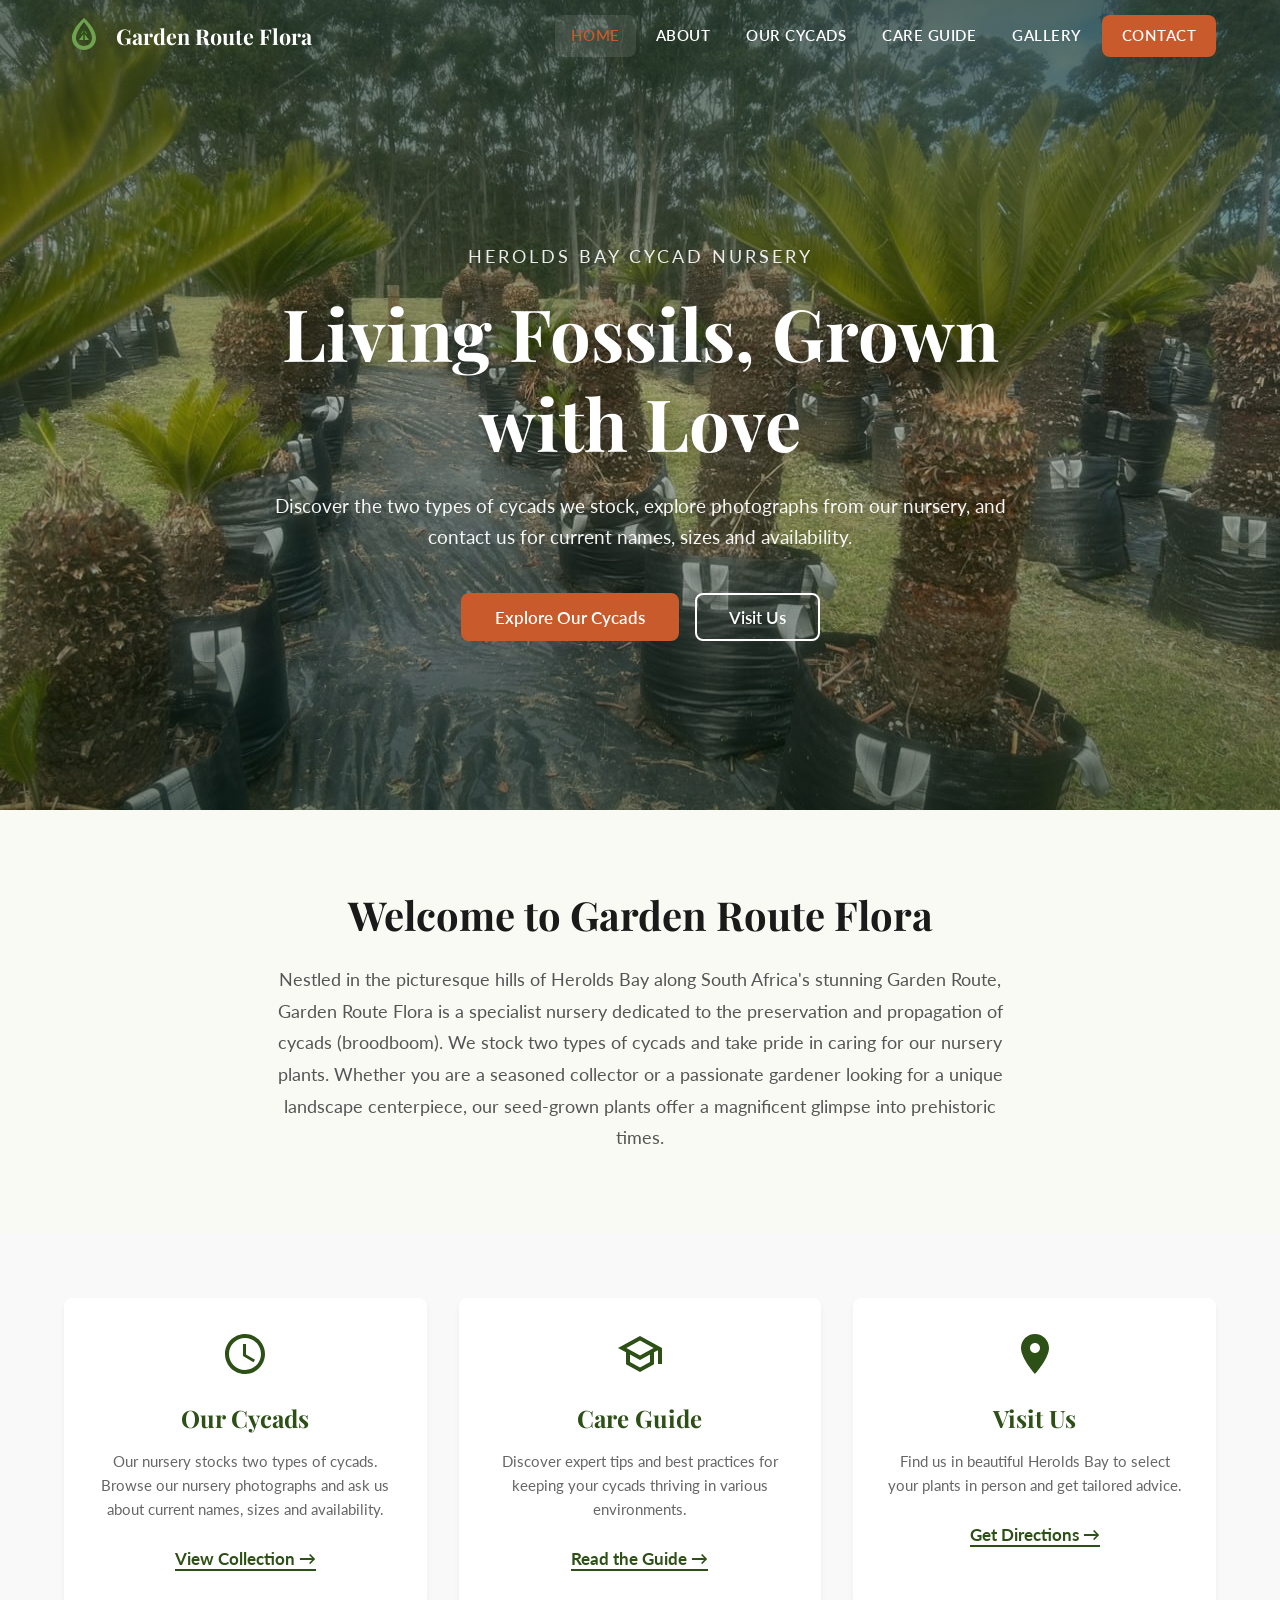
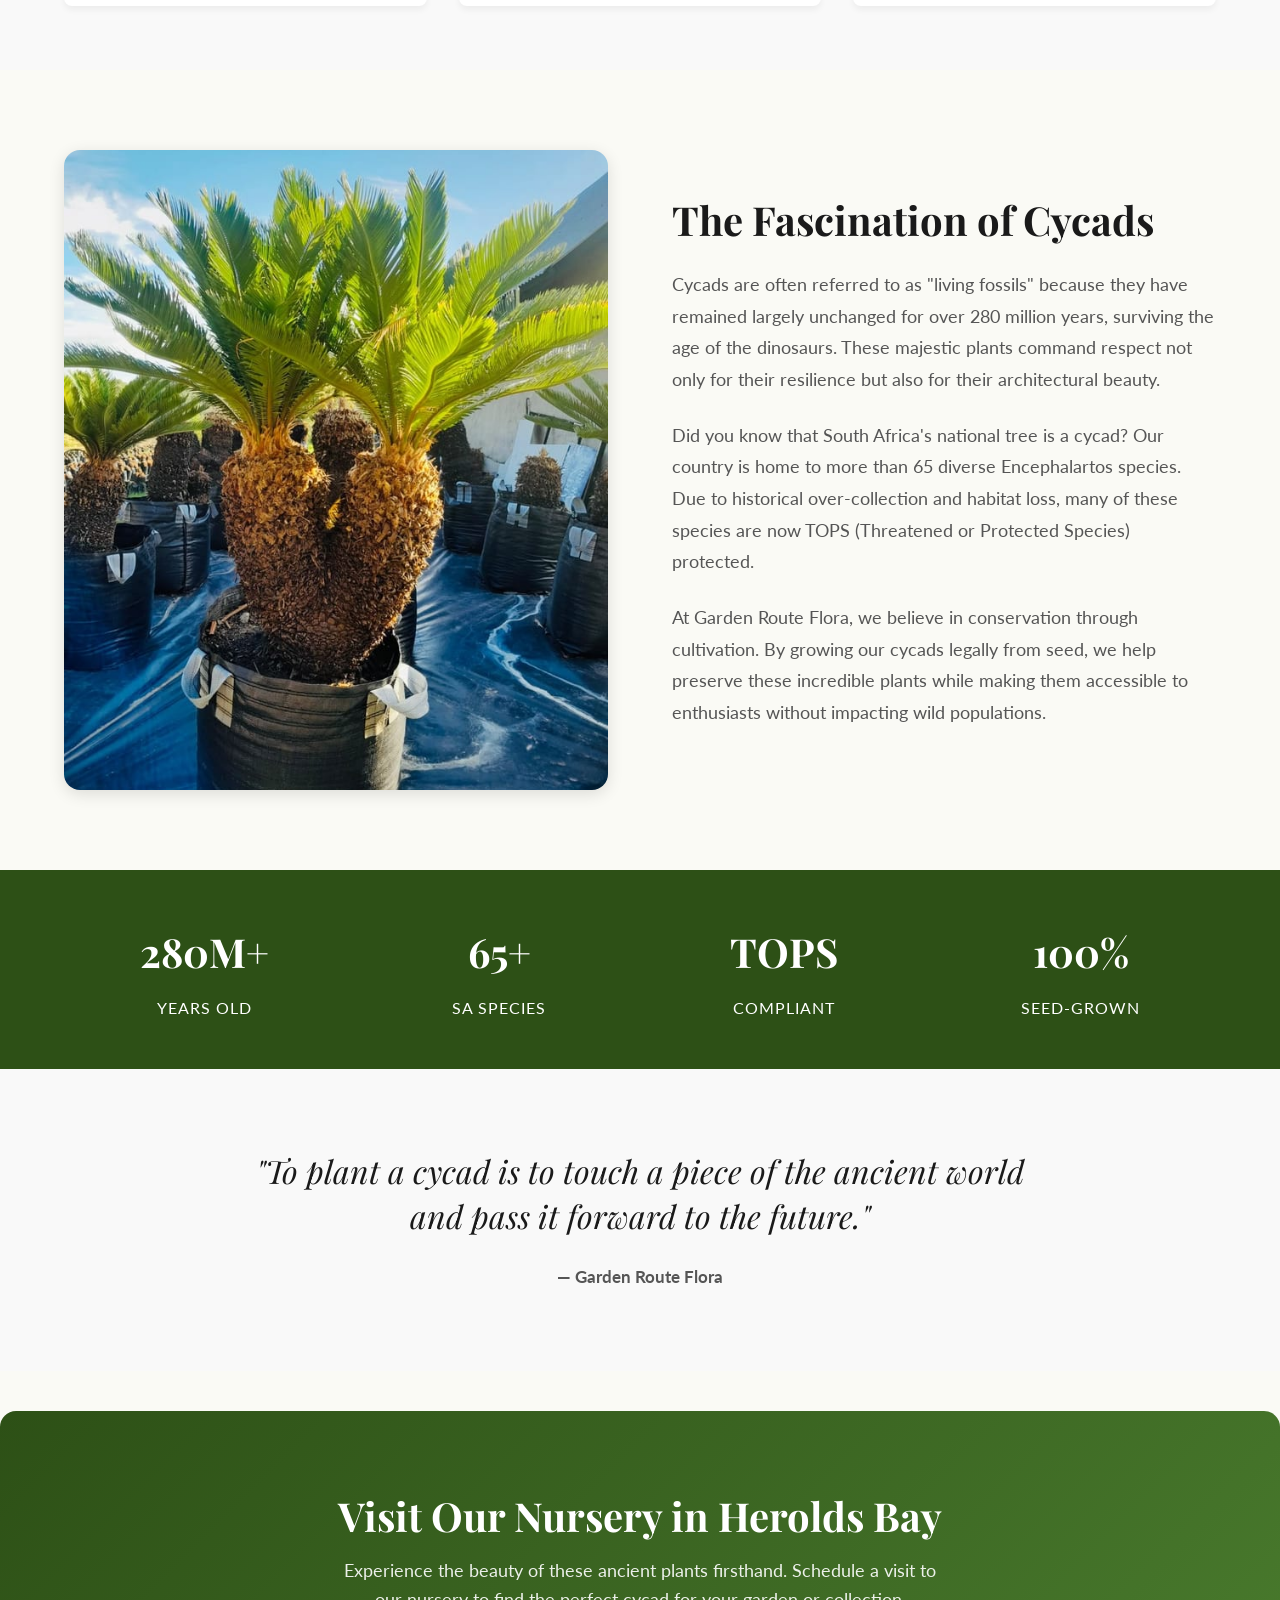
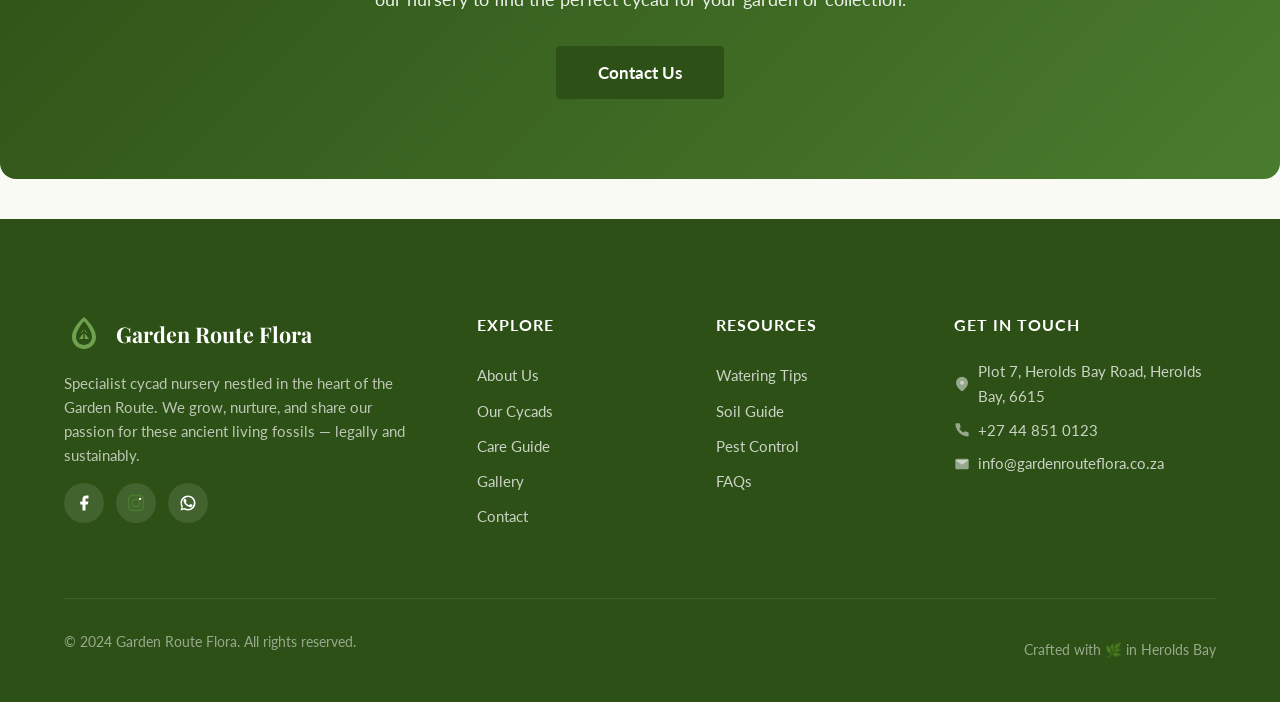
==== commit f6dea339: "Show nursery photos and clarify two-type cycad stock" ====
--- a/index.html
+++ b/index.html
@@ -4,12 +4,12 @@
     <meta charset="UTF-8">
     <meta name="viewport" content="width=device-width, initial-scale=1.0">
     <title>Garden Route Flora | Cycad Nursery in Herolds Bay, Garden Route</title>
-    <meta name="description" content="Garden Route Flora is a specialist cycad (broodboom) nursery located in Herolds Bay, along the beautiful Garden Route. We grow and sell rare, ancient, and TOPS protected Encephalartos species.">
+    <meta name="description" content="Garden Route Flora is a specialist cycad (broodboom) nursery located in Herolds Bay, along the beautiful Garden Route. We stock two types of cycads. Contact us for current availability.">
     <link rel="canonical" href="https://gardenrouteflora.co.za/">
     
     <meta property="og:title" content="Garden Route Flora | Cycad Nursery in Herolds Bay">
     <meta property="og:description" content="Specialist cycad nursery in Herolds Bay, Garden Route. We grow, nurture, and share our passion for these ancient living fossils.">
-    <meta property="og:image" content="https://gardenrouteflora.co.za/images/hero-nursery.jpg">
+    <meta property="og:image" content="https://ernest01982.github.io/garden-route-flora/images/nursery/87943.jpg">
     <meta property="og:url" content="https://gardenrouteflora.co.za/">
     <meta property="og:type" content="website">
 
@@ -24,7 +24,7 @@
       "@context": "https://schema.org",
       "@type": "LocalBusiness",
       "name": "Garden Route Flora",
-      "image": "https://gardenrouteflora.co.za/images/hero-nursery.jpg",
+      "image": "https://ernest01982.github.io/garden-route-flora/images/nursery/87943.jpg",
       "url": "https://gardenrouteflora.co.za",
       "telephone": "+27448510123",
       "email": "info@gardenrouteflora.co.za",
@@ -59,7 +59,7 @@
     }
     </script>
 </head>
-<body>
+<body class="home-page">
 
 <nav class="navbar">
   <div class="container">
@@ -84,14 +84,18 @@
   </div>
 </nav>
 
-<header class="hero" style="background-image: linear-gradient(rgba(0, 0, 0, 0.5), rgba(0, 0, 0, 0.5)), url('images/hero-nursery.jpg'); background-size: cover; background-position: center; min-height: 100vh; display: flex; align-items: center; justify-content: center; text-align: center; color: white;">
-    <div class="container">
-        <p class="subtitle" style="text-transform: uppercase; letter-spacing: 2px; margin-bottom: 1rem; font-family: 'Lato', sans-serif;">Herolds Bay Cycad Nursery</p>
-        <h1 style="font-family: 'Playfair Display', serif; font-size: 4rem; margin-bottom: 1.5rem;">Living Fossils, Grown with Love</h1>
-        <p style="font-family: 'Lato', sans-serif; font-size: 1.2rem; max-width: 600px; margin: 0 auto 2rem auto; line-height: 1.6;">Discover our diverse collection of ancient Encephalartos plants, cultivated with meticulous care to ensure conservation through cultivation for generations to come.</p>
-        <div class="hero-buttons">
-            <a href="cycads.html" class="btn btn-primary" style="display: inline-block; padding: 1rem 2rem; background: #2D5016; color: white; text-decoration: none; border-radius: 4px; margin-right: 1rem; font-weight: bold; transition: background 0.3s;">Explore Our Cycads</a>
-            <a href="contact.html" class="btn btn-secondary" style="display: inline-block; padding: 1rem 2rem; background: transparent; color: white; border: 2px solid white; text-decoration: none; border-radius: 4px; font-weight: bold; transition: background 0.3s, color 0.3s;">Visit Us</a>
+<header class="hero nursery-home-hero">
+    <div class="hero__bg">
+      <img src="images/nursery/87943.jpg" srcset="images/nursery/87943-640.jpg 640w, images/nursery/87943.jpg 1280w" sizes="100vw" alt="Rows of potted cycads growing at Garden Route Flora" width="1280" height="960" fetchpriority="high">
+    </div>
+    <div class="hero__overlay"></div>
+    <div class="hero__content container">
+        <p class="hero__subtitle">Herolds Bay Cycad Nursery</p>
+        <h1 class="hero__title">Living Fossils, Grown with Love</h1>
+        <p class="hero__description">Discover the two types of cycads we stock, explore photographs from our nursery, and contact us for current names, sizes and availability.</p>
+        <div class="hero__buttons">
+            <a href="cycads.html" class="btn btn--primary">Explore Our Cycads</a>
+            <a href="contact.html" class="btn btn--secondary">Visit Us</a>
         </div>
     </div>
 </header>
@@ -99,19 +103,19 @@
 <section class="section reveal welcome-section" style="padding: 5rem 0; text-align: center;">
     <div class="container" style="max-width: 800px; margin: 0 auto;">
         <h2 style="font-family: 'Playfair Display', serif; font-size: 2.5rem; margin-bottom: 1.5rem; color: #1a1a1a;">Welcome to Garden Route Flora</h2>
-        <p style="font-size: 1.1rem; line-height: 1.8; color: #555;">Nestled in the picturesque hills of Herolds Bay along South Africa's stunning Garden Route, Garden Route Flora is a specialist nursery dedicated to the preservation and propagation of cycads (broodboom). We pride ourselves on cultivating healthy, resilient Encephalartos species through sustainable practices. Whether you are a seasoned collector or a passionate gardener looking for a unique landscape centerpiece, our seed-grown plants offer a magnificent glimpse into prehistoric times.</p>
+        <p style="font-size: 1.1rem; line-height: 1.8; color: #555;">Nestled in the picturesque hills of Herolds Bay along South Africa's stunning Garden Route, Garden Route Flora is a specialist nursery dedicated to the preservation and propagation of cycads (broodboom). We stock two types of cycads and take pride in caring for our nursery plants. Whether you are a seasoned collector or a passionate gardener looking for a unique landscape centerpiece, our seed-grown plants offer a magnificent glimpse into prehistoric times.</p>
     </div>
 </section>
 
 <section class="section reveal features-section" style="padding: 4rem 0; background: #f9f9f9;">
     <div class="container">
-        <div class="features-grid" style="display: grid; grid-template-columns: repeat(auto-fit, minmax(300px, 1fr)); gap: 2rem;">
+        <div class="features-grid" style="display: grid; grid-template-columns: repeat(auto-fit, minmax(min(100%, 300px), 1fr)); gap: 2rem;">
             <div class="feature-card" style="background: white; padding: 2rem; border-radius: 8px; box-shadow: 0 4px 6px rgba(0,0,0,0.05); text-align: center; transition: transform 0.3s;">
                 <svg viewBox="0 0 24 24" style="width: 48px; height: 48px; fill: #2D5016; margin-bottom: 1rem;">
                     <path d="M12 2C6.48 2 2 6.48 2 12s4.48 10 10 10 10-4.48 10-10S17.52 2 12 2zm0 18c-4.41 0-8-3.59-8-8s3.59-8 8-8 8 3.59 8 8-3.59 8-8 8z"/><path d="M12.5 7H11v6l5.25 3.15.75-1.23-4.5-2.67z"/>
                 </svg>
                 <h3 style="font-family: 'Playfair Display', serif; font-size: 1.5rem; margin-bottom: 1rem;">Our Cycads</h3>
-                <p style="color: #666; margin-bottom: 1.5rem; line-height: 1.6;">Browse our extensive collection of rare and remarkable Encephalartos species, carefully cultivated from seed.</p>
+                <p style="color: #666; margin-bottom: 1.5rem; line-height: 1.6;">Our nursery stocks two types of cycads. Browse our nursery photographs and ask us about current names, sizes and availability.</p>
                 <a href="cycads.html" style="color: #2D5016; font-weight: bold; text-decoration: none; border-bottom: 2px solid #2D5016;">View Collection &rarr;</a>
             </div>
             
@@ -138,9 +142,9 @@
 
 <section class="section reveal why-cycads-section" style="padding: 5rem 0;">
     <div class="container">
-        <div class="story-grid" style="display: grid; grid-template-columns: 1fr 1fr; gap: 4rem; align-items: center;">
+        <div class="story-grid">
             <div class="story-image">
-                <img src="images/cycad-closeup.jpg" alt="Close up of a cycad plant" loading="lazy" style="width: 100%; border-radius: 8px; box-shadow: 0 10px 20px rgba(0,0,0,0.1);">
+                <img src="images/nursery/87921.jpg" srcset="images/nursery/87921-640.jpg 640w, images/nursery/87921.jpg 960w" sizes="(max-width: 700px) calc(100vw - 48px), 560px" alt="Arching green cycad fronds at the nursery" loading="lazy" decoding="async" width="960" height="1280">
             </div>
             <div class="story-content">
                 <h2 style="font-family: 'Playfair Display', serif; font-size: 2.5rem; margin-bottom: 1.5rem; color: #1a1a1a;">The Fascination of Cycads</h2>
@@ -187,7 +191,7 @@
 <section class="section reveal cta-banner" style="padding: 5rem 0; text-align: center;">
     <div class="container">
         <h2 style="font-family: 'Playfair Display', serif; font-size: 2.5rem; margin-bottom: 1rem;">Visit Our Nursery in Herolds Bay</h2>
-        <p style="font-size: 1.1rem; color: #555; max-width: 600px; margin: 0 auto 2rem auto; line-height: 1.6;">Experience the beauty of these ancient plants firsthand. Schedule a visit to our nursery to find the perfect cycad for your garden or collection.</p>
+        <p style="font-size: 1.1rem; color: white; max-width: 600px; margin: 0 auto 2rem auto; line-height: 1.6;">Experience the beauty of these ancient plants firsthand. Schedule a visit to our nursery to find the perfect cycad for your garden or collection.</p>
         <a href="contact.html" class="btn btn-primary" style="display: inline-block; padding: 1rem 2.5rem; background: #2D5016; color: white; text-decoration: none; border-radius: 4px; font-weight: bold; transition: background 0.3s;">Contact Us</a>
     </div>
 </section>
--- a/css/styles.css
+++ b/css/styles.css
@@ -1403,6 +1403,164 @@
    RESPONSIVE BREAKPOINTS
    ============================================================ */
 
+/* Nursery photographs */
+.nursery-hero {
+  min-height: 560px;
+  min-height: min(720px, 78svh);
+  padding-top: var(--nav-height);
+}
+
+.nursery-home-hero {
+  min-height: 90svh;
+  padding-top: var(--nav-height);
+}
+
+.nursery-hero .hero__overlay,
+.nursery-home-hero .hero__overlay {
+  background: linear-gradient(180deg, rgba(10, 29, 13, 0.64), rgba(10, 29, 13, 0.37) 50%, rgba(10, 29, 13, 0.58));
+}
+
+.nursery-feature {
+  display: grid;
+  grid-template-columns: minmax(0, 1fr) minmax(0, 1fr);
+  gap: clamp(2rem, 6vw, 5rem);
+  align-items: center;
+}
+
+.nursery-feature__photo {
+  border-radius: var(--border-radius-lg);
+  overflow: hidden;
+  background: var(--clr-sand-light);
+}
+
+.nursery-feature__photo img {
+  width: 100%;
+  aspect-ratio: 3 / 4;
+  height: auto;
+  object-fit: cover;
+}
+
+.nursery-feature__photo figcaption {
+  padding: 1rem 1.5rem;
+  font-size: var(--fs-small);
+  color: var(--clr-text-light);
+}
+
+.nursery-eyebrow {
+  font-size: 0.8rem;
+  text-transform: uppercase;
+  letter-spacing: 0.16em;
+  font-weight: 700;
+  color: var(--clr-green);
+  margin-bottom: var(--sp-sm);
+}
+
+.nursery-feature__copy h2 {
+  font-size: clamp(2rem, 3.5vw, 3rem);
+  margin-bottom: var(--sp-md);
+}
+
+.nursery-feature__copy p:not(.nursery-eyebrow) {
+  color: var(--clr-text-light);
+  margin-bottom: var(--sp-md);
+}
+
+.nursery-text-link {
+  display: block;
+  margin-top: var(--sp-md);
+  text-decoration: underline;
+  text-underline-offset: 0.25em;
+}
+
+.nursery-photo-grid {
+  display: grid;
+  grid-template-columns: repeat(3, minmax(0, 1fr));
+  gap: var(--sp-md);
+}
+
+.nursery-photo-grid img {
+  width: 100%;
+  aspect-ratio: 4 / 3;
+  height: auto;
+  object-fit: cover;
+  border-radius: var(--border-radius-lg);
+}
+
+.nursery-photo-grid figcaption {
+  font-family: var(--ff-heading);
+  font-size: 1.15rem;
+  padding-top: var(--sp-sm);
+  color: var(--clr-green-dark);
+}
+
+.nursery-gallery-link { margin-top: var(--sp-lg); text-align: center; }
+.cycads-page .facts-section { background: var(--clr-green-pale); }
+.cycads-page .facts-list { display: grid; grid-template-columns: 1fr 1fr; gap: var(--sp-md) var(--sp-lg); margin-top: var(--sp-lg); }
+.cycads-page .cta-section p { margin: var(--sp-sm) auto var(--sp-md); max-width: 640px; }
+.home-page .story-image img { max-height: 640px; object-fit: cover; }
+.home-page .facts-strip { display: block; }
+.gallery-page main > section:first-child { padding-bottom: 0; }
+
+/* Photo gallery and keyboard-accessible lightbox */
+.gallery-page .gallery-item {
+  display: block;
+  width: 100%;
+  padding: 0;
+  border: 0;
+  background: var(--clr-white);
+  color: var(--clr-text);
+  font: inherit;
+  text-align: left;
+  box-shadow: var(--shadow-sm);
+}
+
+[hidden] { display: none !important; }
+.gallery-item__caption { display: block; padding: 0.9rem 1rem; font-size: var(--fs-small); }
+.gallery-item:focus-visible, .filter-tab:focus-visible, .lightbox button:focus-visible,
+.nursery-text-link:focus-visible, .btn:focus-visible { outline: 3px solid var(--clr-terracotta); outline-offset: 4px; }
+.gallery-status { text-align: center; color: var(--clr-text-light); margin: 0 0 var(--sp-md); }
+.gallery-page .gallery-item:focus-visible .gallery-item__overlay { opacity: 1; }
+.gallery-page .gallery-item__overlay { bottom: 3.4rem; pointer-events: none; }
+.lightbox {
+  position: fixed;
+  inset: 0;
+  z-index: 2000;
+  background: rgba(5, 15, 8, 0.96);
+  display: none;
+  align-items: center;
+  justify-content: center;
+  padding: 76px 72px;
+}
+.lightbox.active { display: flex; }
+.lightbox__figure { margin: 0; max-width: 100%; text-align: center; }
+.lightbox__img { margin: auto; max-height: calc(100svh - 205px); max-width: 100%; object-fit: contain; width: auto; height: auto; }
+.lightbox__caption { margin-top: 1rem; color: white; font-size: var(--fs-small); }
+.lightbox button { position: absolute; display: grid; place-items: center; width: 48px; height: 48px; border: 1px solid rgba(255,255,255,0.5); border-radius: 50%; background: #17351f; color: white; font-size: 2rem; cursor: pointer; }
+.lightbox__close { right: 20px; top: 20px; }
+.lightbox__nav--prev { left: 16px; top: calc(50% - 24px); }
+.lightbox__nav--next { right: 16px; top: calc(50% - 24px); }
+.nav-toggle.active span { background-color: var(--clr-green-dark); }
+
+@media (min-width: 769px) and (max-width: 1100px) {
+  .navbar .nav-links a { padding-inline: 0.5rem; font-size: 0.8rem; }
+  .navbar .nav-logo { font-size: 1.1rem; gap: 0.4rem; }
+}
+
+@media (max-width: 700px) {
+  .nursery-hero { min-height: 560px; }
+  .nursery-home-hero { min-height: 700px; }
+  .nursery-feature, .nursery-photo-grid, .cycads-page .facts-list { grid-template-columns: 1fr; }
+  .nursery-feature__photo img { aspect-ratio: 3 / 4; }
+  .nursery-photo-grid { gap: var(--sp-lg); }
+  .lightbox { padding: 76px 12px 110px; }
+  .lightbox__nav--prev, .lightbox__nav--next { top: auto; bottom: 25px; }
+  .navbar .nav-logo { font-size: 1.1rem; gap: 0.5rem; }
+}
+
+@media (prefers-reduced-motion: reduce) {
+  .nursery-feature img, .gallery-item img, .gallery-item__overlay { transition: none; }
+}
+
 /* Tablet */
 @media (max-width: 1024px) {
   .features-grid {
